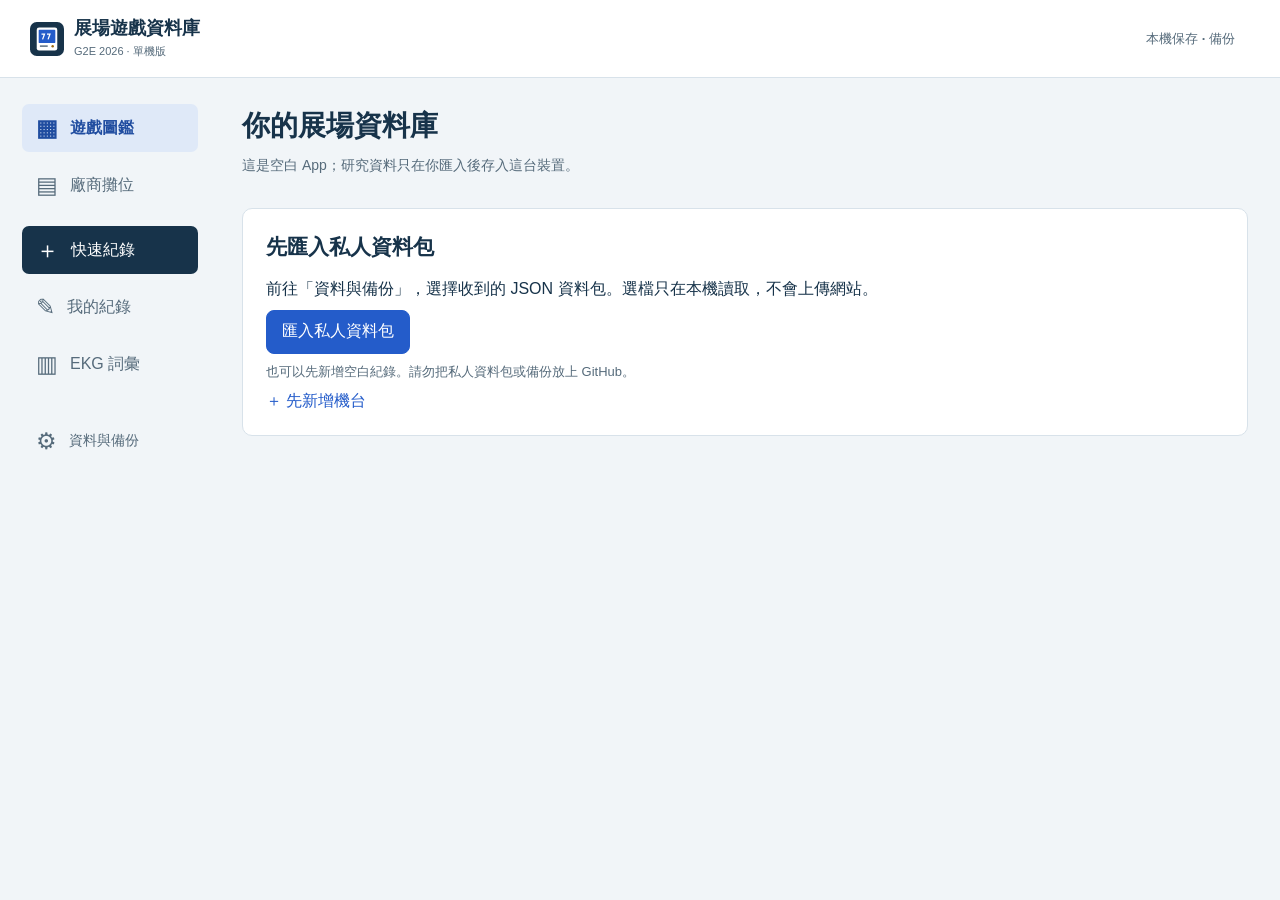
==== index.html @ eca7c72e "Publish empty offline-first app; private data imported locally" ====
<!doctype html>
<html lang="zh-Hant"><head><meta charset="utf-8"><meta name="viewport" content="width=device-width,initial-scale=1,viewport-fit=cover"><meta name="theme-color" content="#17334a"><meta name="apple-mobile-web-app-capable" content="yes"><meta name="apple-mobile-web-app-title" content="展場筆記"><link rel="manifest" href="manifest.webmanifest"><link rel="apple-touch-icon" href="apple-touch-icon.png"><link rel="icon" href="icon.svg"><link rel="stylesheet" href="styles.css"><title>展場遊戲資料庫</title></head>
<body><a class="skip" href="#main">跳到內容</a><header class="top"><a href="#catalog" class="brand"><img src="icon.svg" alt="" width="34" height="34"><span>展場遊戲資料庫<small>G2E 2026 · 單機版</small></span></a><button id="storageStatus" class="quiet" data-nav="settings">本機資料</button></header>
<nav class="nav" aria-label="主要導覽"><a href="#catalog" data-tab="catalog"><span>▦</span>遊戲圖鑑</a><a href="#vendors" data-tab="vendors"><span>▤</span>廠商攤位</a><a href="#new" data-tab="new" class="new"><span>＋</span>快速紀錄</a><a href="#notes" data-tab="notes"><span>✎</span>我的紀錄</a><a href="#glossary" data-tab="glossary"><span>▥</span>EKG 詞彙</a><a href="#settings" data-tab="settings" class="settingsLink"><span>⚙</span>資料與備份</a></nav>
<main id="main" tabindex="-1"><section class="loading"><h1>正在開啟資料庫</h1><p>首次使用請匯入私人資料包；資料只存此裝置。</p></section></main>
<div id="toast" role="status" aria-live="polite" hidden></div><dialog id="viewer" aria-label="圖片預覽"><div class="dialogbar"><span id="viewerCaption"></span><button id="closeViewer">關閉</button></div><img id="viewerImage" alt=""><a id="downloadImage" download>下載原始圖片</a></dialog>
<noscript>請啟用 JavaScript，才能使用本機資料庫與筆記功能。</noscript><script type="module" src="app.js"></script></body></html>
---- styles.css ----
:root{color-scheme:light;--ink:#17334a;--blue:#245cca;--paper:#fff;--bg:#f1f5f8;--line:#d8e2ea;--muted:#566b7b;--gold:#9a650d;--green:#226746;font-family:-apple-system,BlinkMacSystemFont,"PingFang TC","Microsoft JhengHei",sans-serif;color:var(--ink);background:var(--bg);font-size:16px}*{box-sizing:border-box}body{margin:0}button,input,textarea,select{font:inherit;color:inherit}a{color:var(--blue);text-decoration:none}button,a,input,select,textarea{-webkit-tap-highlight-color:transparent}button{cursor:pointer;min-height:44px;border:1px solid var(--line);background:#fff;border-radius:8px;padding:9px 15px;font-weight:550}button:hover{border-color:#7895b6;background:#edf3fb}button:disabled{opacity:.55;cursor:wait}button.primary,.primary{background:var(--blue);color:white;border-color:var(--blue)}button.danger{color:#a53333}button.quiet{background:transparent;border:0;color:var(--muted);font-size:13px}button.compact{min-height:36px;padding:6px 10px;font-size:13px}a:focus-visible,button:focus-visible,input:focus-visible,select:focus-visible,textarea:focus-visible,summary:focus-visible{outline:3px solid #b38225;outline-offset:3px}.skip{position:absolute;left:-9999px}.skip:focus{left:15px;top:15px;z-index:30;background:white;padding:12px}h1{font-size:28px;line-height:1.3;margin:0 0 10px}h2{font-size:21px;margin:0 0 12px;line-height:1.45}h3{font-size:17px;margin:0 0 8px}p{line-height:1.7;margin:8px 0}small,.muted{font-size:13px;color:var(--muted);line-height:1.6}.top{height:78px;padding:14px 30px;display:flex;align-items:center;justify-content:space-between;background:var(--paper);border-bottom:1px solid var(--line);position:sticky;top:0;z-index:5}.brand{display:flex;align-items:center;gap:10px;color:var(--ink);font-size:18px;font-weight:700}.brand small{display:block;font-size:11px;font-weight:400;margin-top:3px}.nav{position:fixed;top:104px;left:22px;width:176px;display:flex;flex-direction:column;gap:9px}.nav a{display:flex;align-items:center;gap:12px;min-height:48px;color:var(--muted);padding:10px 14px;border-radius:7px}.nav a span{font-size:23px;line-height:1}.nav a.active{background:#dfe9f8;color:#204da0;font-weight:700}.nav a.new{margin-top:8px;background:var(--ink);color:white}.nav a.settingsLink{margin-top:20px;font-size:14px}main{max-width:1420px;margin:0 auto 0 210px;padding:30px 32px 70px;min-height:80vh}.pagehead{display:flex;justify-content:space-between;align-items:start;gap:15px;margin-bottom:22px}.pagehead p{color:var(--muted);font-size:14px}.tools{padding:18px;background:white;border:1px solid var(--line);margin-bottom:20px;border-radius:10px}.search{position:relative}.search input{width:100%;padding:13px 14px;border:1px solid #b8cadd;border-radius:7px;background:#f9fbfd}.filters{display:flex;flex-wrap:wrap;gap:8px;margin-top:12px;align-items:center}.filters select{max-width:210px;min-height:40px;padding:7px 24px 7px 9px;border:1px solid var(--line);border-radius:6px;background:white;font-size:14px}.filters details{margin:0;border:0;padding:0}.resultbar{display:flex;justify-content:space-between;align-items:center;margin:14px 0;color:var(--muted);font-size:13px}.catalog{display:grid;grid-template-columns:repeat(auto-fill,minmax(220px,1fr));gap:20px}.game{background:#fff;border:1px solid var(--line);border-radius:10px;overflow:hidden;display:flex;flex-direction:column;min-width:0}.game .cover{height:210px;background:#e9eef3;display:flex;justify-content:center;align-items:center;position:relative;color:var(--muted)}.cover img{width:100%;height:100%;object-fit:contain;background:#edf1f5}.cover .nopic{font-size:15px;text-align:center;line-height:1.8}.cover .nopic span{display:block;font-size:32px;color:#8196a7}.photo-count{position:absolute;right:8px;bottom:8px;padding:3px 7px;background:#fffdf0ee;font-size:11px;border-radius:4px;color:#405568}.game-body{padding:14px;flex:1}.game h2{font-size:17px;margin:5px 0 9px;overflow-wrap:anywhere}.vendorline{font-size:12px;color:var(--muted)}.tags{display:flex;gap:5px;flex-wrap:wrap}.tag{font-size:12px;line-height:1.5;padding:3px 7px;background:#eef3f8;color:#415e77;border-radius:4px}.tag.gold{background:#fff3d8;color:#7b5206}.tag.green{background:#e4f3e9;color:#226746}.game-foot{border-top:1px solid #e9eef3;padding:8px 12px;display:flex;align-items:center;justify-content:space-between}.game-foot button{border:0;background:none;min-height:36px;padding:4px;font-size:13px}.empty{padding:42px 20px;border:1px dashed #b9cad7;border-radius:10px;text-align:center;background:#fff}.panel{background:white;border:1px solid var(--line);border-radius:10px;padding:23px;margin-bottom:20px}.notice{border-left:3px solid #a66b11;background:#fff6e2;padding:12px 15px;line-height:1.7;font-size:14px;margin:15px 0}.notice.good{border-left-color:var(--green);background:#eaf6ef}.notice.error{border-left-color:#af3030;background:#fff0ee}.actions{display:flex;flex-wrap:wrap;gap:9px;align-items:center}.back{display:inline-block;margin-bottom:18px;font-size:14px}.detail-title{max-width:900px}.detail-layout{display:grid;grid-template-columns:minmax(240px, .85fr) minmax(350px,1.3fr);gap:24px;align-items:start}.hero-image{width:100%;max-height:480px;object-fit:contain;background:#e9eef3;cursor:zoom-in;display:block}.gallery{display:grid;grid-template-columns:repeat(auto-fill,minmax(85px,1fr));gap:8px;margin-top:10px}.gallery button{padding:0;overflow:hidden;border-radius:5px}.gallery img{display:block;width:100%;height:95px;object-fit:contain;background:#edf1f5}.fields{display:grid;grid-template-columns:104px minmax(0,1fr);gap:16px 14px;margin:0}.fields dt{font-size:13px;color:var(--muted);padding-top:2px}.fields dd{margin:0;line-height:1.8;white-space:pre-line;overflow-wrap:anywhere}.fields .links{display:flex;flex-direction:column;gap:7px}.fields .links a{white-space:normal;overflow-wrap:anywhere;font-size:14px}.note{border-left:3px solid #d5e2f3;padding:8px 14px;margin:18px 0}.note p{white-space:pre-wrap}.edit-form{max-width:930px}.form-grid{display:grid;grid-template-columns:1fr 1fr;gap:20px}.form-field{display:flex;flex-direction:column;gap:7px;min-width:0}.form-field.wide{grid-column:1/-1}.form-field label{font-weight:650;font-size:14px}.form-field input,.form-field select,.form-field textarea,.note-form textarea,.note-form input,.note-form select{padding:12px;border:1px solid #b8c7d4;border-radius:6px;background:white;min-width:0;width:100%;font-size:16px}.form-field textarea{resize:vertical;min-height:100px;line-height:1.75}.form-field textarea.long{min-height:210px}.checkrow{display:flex;align-items:center;gap:8px;min-height:44px}.checkrow input{width:20px;height:20px}.tag-picks{display:flex;flex-wrap:wrap;gap:6px}.tag-picks button{font-size:12px;min-height:32px;padding:4px 8px;font-weight:400}.form-footer{position:sticky;bottom:0;padding:14px 0 calc(14px + env(safe-area-inset-bottom));background:var(--bg);border-top:1px solid var(--line);display:flex;align-items:center;gap:12px;z-index:3;margin-top:20px}.form-footer small{flex:1}.uploads{display:grid;grid-template-columns:repeat(auto-fill,minmax(155px,1fr));gap:12px}.upload{border:1px solid var(--line);padding:8px;border-radius:7px}.upload img{width:100%;height:130px;object-fit:contain}.upload input{width:100%;font-size:14px;padding:7px;border:1px solid var(--line);margin:6px 0}.upload p{font-size:11px;word-break:break-all;margin:0}.upload button{font-size:12px;min-height:32px;padding:4px 8px}.file-button{display:inline-flex;align-items:center;justify-content:center;min-height:44px;padding:10px 15px;border:1px solid #aebfd0;border-radius:7px;cursor:pointer;background:white;font-size:14px;font-weight:550}.file-button input{position:absolute;width:1px;height:1px;opacity:0}.file-button:focus-within{outline:3px solid #b38225}.note-form{display:grid;gap:12px}.vendor-list{display:grid;grid-template-columns:repeat(auto-fill,minmax(280px,1fr));gap:15px}.vendor-card{padding:20px;background:white;border:1px solid var(--line);border-radius:10px}.vendor-card header{display:flex;justify-content:space-between;gap:12px;align-items:start}.booth{font-size:22px;font-weight:700;color:var(--blue)}.vendor-card p{font-size:13px;color:var(--muted)}.vendor-card .actions{margin-top:14px}details{border-top:1px solid var(--line);padding-top:13px;margin-top:18px}summary{cursor:pointer;min-height:36px;font-size:14px;color:var(--blue)}.source{border-bottom:1px solid var(--line);padding:12px 0}.source p{font-size:13px;white-space:pre-line}.setting-grid{display:grid;grid-template-columns:1fr 1fr;gap:22px}.setting-grid .panel{margin:0}.progress{height:10px;background:#e1e9f1;border-radius:8px;overflow:hidden;margin:12px 0}.progress span{height:100%;display:block;width:0;background:var(--blue)}.timeline{display:flex;flex-direction:column;gap:12px}.timeline-item{background:white;border:1px solid var(--line);border-radius:8px;padding:18px}.timeline-item p{white-space:pre-wrap}.loading{padding:50px 0}#toast{position:fixed;bottom:25px;left:50%;transform:translateX(-50%);padding:12px 20px;background:var(--ink);color:white;max-width:90vw;border-radius:8px;box-shadow:0 5px 25px #17334a22;z-index:30;font-size:14px}dialog{border:0;border-radius:12px;max-width:94vw;width:1000px;max-height:94dvh;padding:14px}dialog::backdrop{background:#102a40c9}.dialogbar{display:flex;gap:12px;justify-content:space-between;align-items:center;font-size:13px;margin-bottom:10px}#viewerImage{width:100%;max-height:75dvh;object-fit:contain;display:block}#downloadImage{display:inline-block;padding:10px;font-size:14px}.save-error{color:#a32f25;font-size:14px}.hidden{display:none!important}[hidden]{display:none!important}
@media(min-width:1600px){main{margin-left:240px}}
@media(max-width:1000px){main{padding:25px 22px 90px;margin-left:175px}.nav{left:10px;width:150px}.nav a{font-size:14px;padding:10px}.detail-layout{grid-template-columns:1fr}.detail-layout>.panel{max-width:100%}.hero-image{max-height:420px}.setting-grid{grid-template-columns:1fr}}
@media(max-width:700px){.top{height:66px;padding:10px 16px;padding-top:max(10px,env(safe-area-inset-top))}.brand{font-size:16px}.brand img{width:30px;height:30px}.brand small{font-size:10px}.top button{padding:5px;min-height:44px}.nav{top:auto;bottom:0;left:0;width:100%;z-index:8;flex-direction:row;gap:0;justify-content:space-around;background:#fff;border-top:1px solid var(--line);padding:6px 8px calc(7px + env(safe-area-inset-bottom))}.nav a{padding:5px 2px;flex:1;flex-direction:column;gap:4px;font-size:11px;min-height:51px;border-radius:6px}.nav a span{font-size:22px}.nav a.new{margin:0;background:none;color:var(--blue)}.nav a.settingsLink{display:none}.nav a.active{background:#e9f0fb}.nav a.new.active{background:#e9f0fb}main{margin:0;padding:23px 16px calc(95px + env(safe-area-inset-bottom))}h1{font-size:25px}h2{font-size:20px}.pagehead{margin-bottom:18px}.pagehead p{font-size:13px}.pagehead .actions button{font-size:13px;padding:8px}.tools{padding:12px;margin-bottom:12px}.filters{gap:6px}.filters select{font-size:13px;max-width:46%;padding-right:18px}.catalog{grid-template-columns:repeat(2,minmax(0,1fr));gap:12px}.game .cover{height:175px}.game-body{padding:11px}.game h2{font-size:15px;line-height:1.5;margin:5px 0 10px}.vendorline{font-size:11px}.tag{font-size:10px;padding:2px 5px}.game-foot{padding:5px 8px}.game-foot button{font-size:12px;min-height:38px}.panel{padding:17px;margin-bottom:16px}.detail-layout{display:block}.hero-image{max-height:390px}.fields{grid-template-columns:75px minmax(0,1fr);gap:14px 10px}.fields dd{font-size:15px}.fields dt{font-size:12px}.form-grid{grid-template-columns:1fr;gap:18px}.form-field.wide{grid-column:auto}.form-footer{bottom:calc(64px + env(safe-area-inset-bottom));padding:12px 0;background:var(--bg)}.form-footer small{font-size:11px}.uploads{grid-template-columns:repeat(2,minmax(0,1fr))}.vendor-list{grid-template-columns:1fr}.setting-grid{display:block}.setting-grid .panel{margin-bottom:16px}.notice{font-size:13px}#toast{bottom:calc(88px + env(safe-area-inset-bottom))}.actions{gap:7px}dialog{max-width:100vw;width:100%;padding:12px}.empty{padding:35px 15px}}
@media(prefers-reduced-motion:reduce){*{scroll-behavior:auto!important}}
.vendor-badge{display:inline-block;background:hsl(var(--vendor-hue) 62% 91%);color:hsl(var(--vendor-hue) 55% 24%);border:1px solid hsl(var(--vendor-hue) 45% 70%);border-radius:5px;padding:4px 8px;font-weight:700;line-height:1.45}
.vendorline{display:flex;flex-wrap:wrap;align-items:center;gap:6px}
.game-foot{flex-wrap:wrap;gap:6px}.game-foot button{border:1px solid var(--line);padding:7px 9px;min-height:44px}
button[data-action="seen"][aria-pressed="true"]{background:#226746;color:#fff;border-color:#226746}
button[data-action="star"][aria-pressed="true"]{background:#805400;color:#fff;border-color:#805400}
.source-photo{margin:0}.photo-origin{display:inline-block;background:#e7eefb;color:#214e8a;border-radius:4px;padding:4px 7px;font-size:12px;line-height:1.5;font-weight:600}.photo-origin.own{background:#e2f4e8;color:#1c6039}
.source-photo figcaption{margin:7px 0}.gallery{grid-template-columns:repeat(auto-fill,minmax(125px,1fr))}.gallery .photo-origin{margin:4px;font-size:11px}
@media(max-width:700px){.game-foot button{flex:1 1 40%;font-size:12px}.game-foot button[data-action="edit"]{flex-basis:100%}.pagehead{flex-wrap:wrap}.tag-picks button{min-height:44px}.vendor-card .vendor-badge{font-size:19px}}
.ekg-tag{cursor:pointer;min-height:44px;text-align:left;font-weight:600;text-decoration:underline;text-underline-offset:3px}
.legacy-tags{margin-top:12px;padding:12px;background:#fff7e8;border-left:3px solid #9a650d;font-size:13px;white-space:normal}
.ekg-picker{max-height:420px;overflow:auto;border:1px solid var(--line);border-radius:8px;padding:8px}
.ekg-choice{display:grid;grid-template-columns:1fr auto;gap:8px;margin-bottom:7px}.ekg-choice button{text-align:left}.ekg-choice small{display:block}
.ekg-choice button[aria-pressed=true],#ekg-selected button{background:#e3f2e9;border-color:#226746;color:#194f34}
.ekg-entry{max-width:950px}.ekg-entry [lang=en]{color:#405568}#term-dialog{max-width:700px}#term-dialog form{display:flex;justify-content:flex-end}
/* iPhone safe areas and short/keyboard viewport handling */
html{scroll-padding-top:90px;scroll-padding-bottom:160px}
input,textarea,select{scroll-margin-top:90px;scroll-margin-bottom:160px}
.ekg-entry,.pagehead,dialog{overflow-wrap:anywhere}
.install-state{padding:12px;background:#edf3fb;border-radius:6px}
@media(max-width:700px){
 .top{height:auto;min-height:66px;padding:10px max(16px,env(safe-area-inset-right)) 10px max(16px,env(safe-area-inset-left));padding-top:max(10px,env(safe-area-inset-top))}
 main{padding-left:max(16px,env(safe-area-inset-left));padding-right:max(16px,env(safe-area-inset-right))}
 .nav{padding-left:max(8px,env(safe-area-inset-left));padding-right:max(8px,env(safe-area-inset-right))}
 .form-footer{flex-wrap:wrap}.form-footer small{flex-basis:100%}.form-footer button{flex:1}
 .ekg-choice{grid-template-columns:minmax(0,1fr) auto}.ekg-choice button{overflow-wrap:anywhere}
 #term-dialog{max-height:calc(100dvh - 32px);padding-bottom:max(16px,env(safe-area-inset-bottom))}
 #term-dialog>.actions{position:sticky;top:0;background:white;padding:5px 0;z-index:1;justify-content:flex-end}
}
@media(max-width:360px){.catalog{grid-template-columns:1fr}.brand{font-size:14px}.top button{font-size:12px}}
@media(max-width:700px) and (max-height:500px){.form-footer{position:static}.nav{position:static}.top{position:static}}
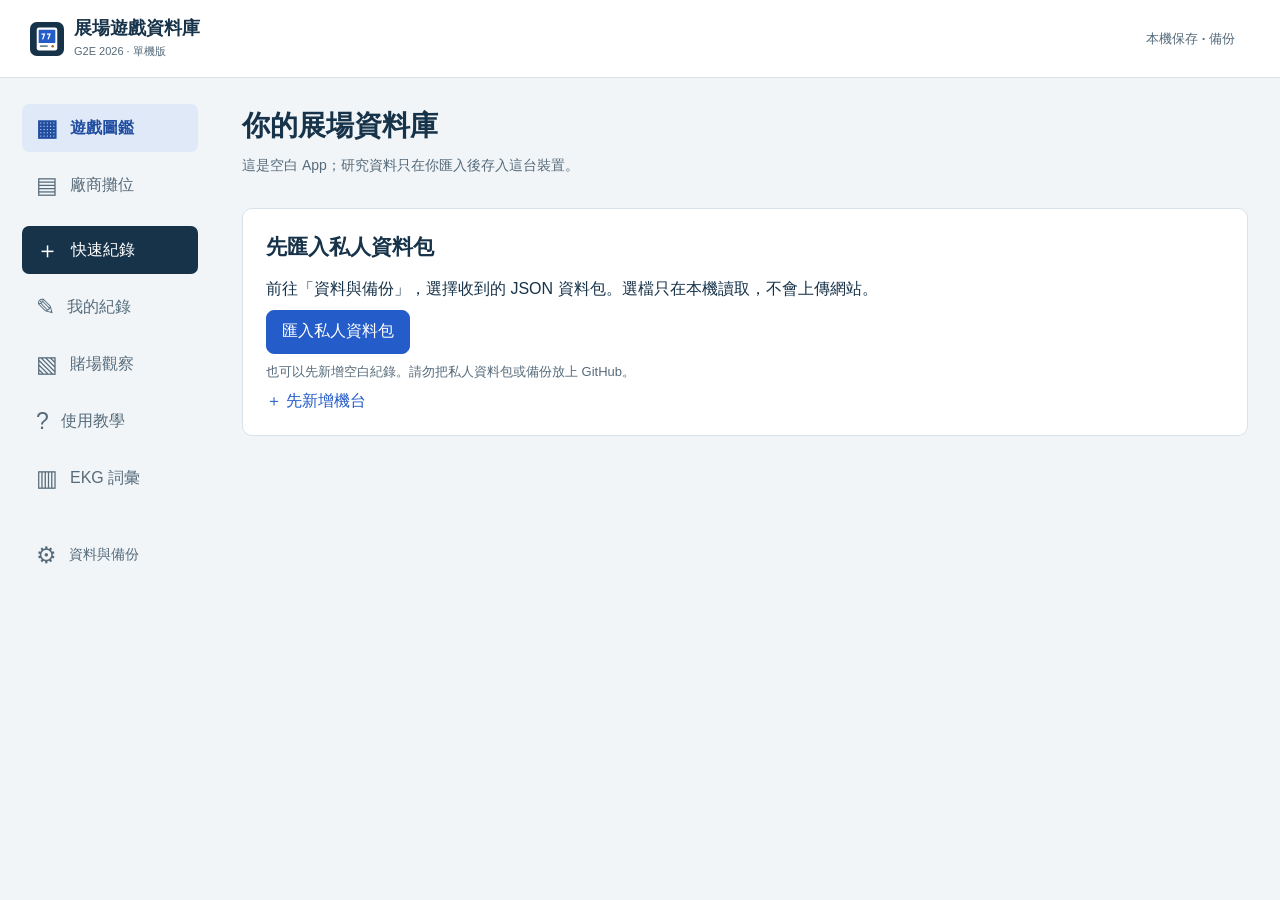
==== commit be82b9d7: "Add casino observations, photo backups and offline user guide v2.1" ====
--- a/index.html
+++ b/index.html
@@ -1,7 +1,7 @@
 <!doctype html>
 <html lang="zh-Hant"><head><meta charset="utf-8"><meta name="viewport" content="width=device-width,initial-scale=1,viewport-fit=cover"><meta name="theme-color" content="#17334a"><meta name="apple-mobile-web-app-capable" content="yes"><meta name="apple-mobile-web-app-title" content="展場筆記"><link rel="manifest" href="manifest.webmanifest"><link rel="apple-touch-icon" href="apple-touch-icon.png"><link rel="icon" href="icon.svg"><link rel="stylesheet" href="styles.css"><title>展場遊戲資料庫</title></head>
 <body><a class="skip" href="#main">跳到內容</a><header class="top"><a href="#catalog" class="brand"><img src="icon.svg" alt="" width="34" height="34"><span>展場遊戲資料庫<small>G2E 2026 · 單機版</small></span></a><button id="storageStatus" class="quiet" data-nav="settings">本機資料</button></header>
-<nav class="nav" aria-label="主要導覽"><a href="#catalog" data-tab="catalog"><span>▦</span>遊戲圖鑑</a><a href="#vendors" data-tab="vendors"><span>▤</span>廠商攤位</a><a href="#new" data-tab="new" class="new"><span>＋</span>快速紀錄</a><a href="#notes" data-tab="notes"><span>✎</span>我的紀錄</a><a href="#glossary" data-tab="glossary"><span>▥</span>EKG 詞彙</a><a href="#settings" data-tab="settings" class="settingsLink"><span>⚙</span>資料與備份</a></nav>
+<nav class="nav" aria-label="主要導覽"><a href="#catalog" data-tab="catalog"><span>▦</span>遊戲圖鑑</a><a href="#vendors" data-tab="vendors"><span>▤</span>廠商攤位</a><a href="#new" data-tab="new" class="new"><span>＋</span>快速紀錄</a><a href="#notes" data-tab="notes"><span>✎</span>我的紀錄</a><a href="#casinos" data-tab="casinos"><span>▧</span>賭場觀察</a><a href="#help" data-tab="help" class="helpLink"><span>?</span>使用教學</a><a href="#glossary" data-tab="glossary"><span>▥</span>EKG 詞彙</a><a href="#settings" data-tab="settings" class="settingsLink"><span>⚙</span>資料與備份</a></nav>
 <main id="main" tabindex="-1"><section class="loading"><h1>正在開啟資料庫</h1><p>首次使用請匯入私人資料包；資料只存此裝置。</p></section></main>
 <div id="toast" role="status" aria-live="polite" hidden></div><dialog id="viewer" aria-label="圖片預覽"><div class="dialogbar"><span id="viewerCaption"></span><button id="closeViewer">關閉</button></div><img id="viewerImage" alt=""><a id="downloadImage" download>下載原始圖片</a></dialog>
 <noscript>請啟用 JavaScript，才能使用本機資料庫與筆記功能。</noscript><script type="module" src="app.js"></script></body></html>
--- a/styles.css
+++ b/styles.css
@@ -33,3 +33,7 @@
 }
 @media(max-width:360px){.catalog{grid-template-columns:1fr}.brand{font-size:14px}.top button{font-size:12px}}
 @media(max-width:700px) and (max-height:500px){.form-footer{position:static}.nav{position:static}.top{position:static}}
+
+/* Casino notebook: same field-work palette, six reachable mobile tabs. */
+.casino-copy{white-space:pre-wrap;overflow-wrap:anywhere}.help-content{max-width:850px}.help-content li{line-height:1.85;margin:8px 0}.casino-actions{margin:12px 0}.file-button.primary{background:var(--blue);color:#fff;border-color:var(--blue)}
+@media(max-width:700px){.nav a.helpLink{display:none}.nav a{min-width:0;font-size:10px}.nav a span{font-size:21px}.casino-copy{font-size:16px}}
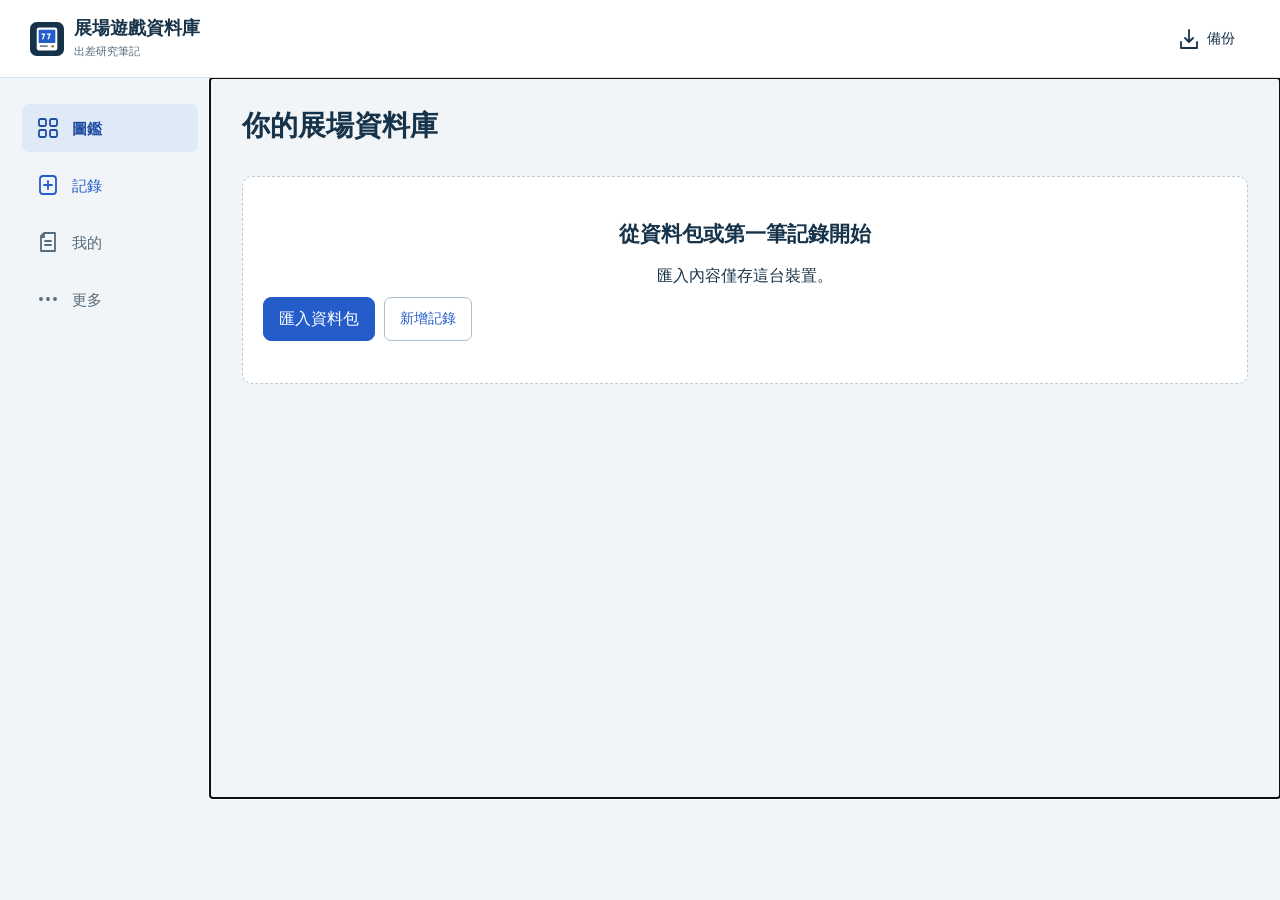
==== commit d4c32e81: "Simplify mobile navigation and draft management v2.3" ====
--- a/index.html
+++ b/index.html
@@ -1,7 +1,7 @@
 <!doctype html>
 <html lang="zh-Hant"><head><meta charset="utf-8"><meta name="viewport" content="width=device-width,initial-scale=1,viewport-fit=cover"><meta name="theme-color" content="#17334a"><meta name="apple-mobile-web-app-capable" content="yes"><meta name="apple-mobile-web-app-title" content="展場筆記"><link rel="manifest" href="manifest.webmanifest"><link rel="apple-touch-icon" href="apple-touch-icon.png"><link rel="icon" href="icon.svg"><link rel="stylesheet" href="styles.css"><title>展場遊戲資料庫</title></head>
-<body><a class="skip" href="#main">跳到內容</a><header class="top"><a href="#catalog" class="brand"><img src="icon.svg" alt="" width="34" height="34"><span>展場遊戲資料庫<small>G2E 2026 · 單機版</small></span></a><button id="storageStatus" class="quiet" data-nav="settings">本機資料</button></header>
-<nav class="nav" aria-label="主要導覽"><a href="#catalog" data-tab="catalog"><span>▦</span>遊戲圖鑑</a><a href="#vendors" data-tab="vendors"><span>▤</span>廠商攤位</a><a href="#new" data-tab="new" class="new"><span>＋</span>快速紀錄</a><a href="#notes" data-tab="notes"><span>✎</span>我的紀錄</a><a href="#casinos" data-tab="casinos"><span>▧</span>賭場觀察</a><a href="#help" data-tab="help" class="helpLink"><span>?</span>使用教學</a><a href="#glossary" data-tab="glossary"><span>▥</span>EKG 詞彙</a><a href="#settings" data-tab="settings" class="settingsLink"><span>⚙</span>資料與備份</a></nav>
+<body><a class="skip" href="#main">跳到內容</a><header class="top"><a href="#catalog" class="brand"><img src="icon.svg" alt="" width="34" height="34"><span>展場遊戲資料庫<small>出差研究筆記</small></span></a><button id="storageStatus" class="quiet" data-nav="settings">本機資料</button></header>
+<nav class="nav" aria-label="主要導覽"></nav>
 <main id="main" tabindex="-1"><section class="loading"><h1>正在開啟資料庫</h1><p>首次使用請匯入私人資料包；資料只存此裝置。</p></section></main>
 <div id="toast" role="status" aria-live="polite" hidden></div><dialog id="viewer" aria-label="圖片預覽"><div class="dialogbar"><span id="viewerCaption"></span><button id="closeViewer">關閉</button></div><img id="viewerImage" alt=""><a id="downloadImage" download>下載原始圖片</a></dialog>
 <noscript>請啟用 JavaScript，才能使用本機資料庫與筆記功能。</noscript><script type="module" src="app.js"></script></body></html>
--- a/styles.css
+++ b/styles.css
@@ -37,3 +37,12 @@
 /* Casino notebook: same field-work palette, six reachable mobile tabs. */
 .casino-copy{white-space:pre-wrap;overflow-wrap:anywhere}.help-content{max-width:850px}.help-content li{line-height:1.85;margin:8px 0}.casino-actions{margin:12px 0}.file-button.primary{background:var(--blue);color:#fff;border-color:var(--blue)}
 @media(max-width:700px){.nav a.helpLink{display:none}.nav a{min-width:0;font-size:10px}.nav a span{font-size:21px}.casino-copy{font-size:16px}}
+
+.quick-mode .quick-extra{display:none}.context-tools{font-size:13px}.context-tools button{font-size:13px;margin:4px 5px 4px 0}#quick-toggle{margin:0 0 16px}.audio-item{padding:12px 0;border-top:1px solid var(--line)}.audio-item audio{width:100%;margin:8px 0}.audio-item p{overflow-wrap:anywhere}#audio-status{font-weight:600}#audio-panel{scroll-margin-bottom:180px}#audio-panel input[type=file]{max-width:100%}@media(max-width:700px){#casino-results .catalog{grid-template-columns:1fr}}
+
+/* v2.3: compact field notebook navigation */
+.ui-icon{width:24px;height:24px;flex:none;vertical-align:middle}.nav a .nav-label{font-size:15px;line-height:1.4}.nav a{gap:12px}.nav a[data-tab=capture]{color:var(--blue)}#storageStatus{display:flex;gap:6px;align-items:center;color:var(--ink);font-size:14px}
+.menu-list,.capture-options,.manage-list{background:var(--paper);border:1px solid var(--line);border-radius:12px;overflow:hidden;max-width:850px}.menu-row{display:flex;align-items:center;gap:16px;padding:20px;color:var(--ink);min-height:72px;border-bottom:1px solid var(--line)}.menu-row:last-child{border:0}.menu-row>span{flex:1;min-width:0}.menu-row strong{display:block;font-size:17px}.menu-row small{display:block;margin-top:4px}.menu-row>.ui-icon:last-child{width:18px;color:var(--muted)}.capture-options .menu-row{min-height:110px}.capture-options>.menu-row:first-child>.ui-icon:first-child{color:var(--blue)}.menu-row:hover,.menu-row:active{background:#edf3fb}.current-place{margin:20px 0 8px}.text-action{display:inline-flex;min-height:44px;align-items:center}
+.subnav{display:flex;gap:8px;margin:0 0 24px;border-bottom:1px solid var(--line)}.subnav a{flex:1;min-height:48px;display:flex;justify-content:center;align-items:center;color:var(--muted);border-bottom:3px solid transparent;font-size:15px}.subnav a[aria-current=page]{color:var(--blue);border-bottom-color:var(--blue);font-weight:700}.draft-banner{display:flex;align-items:center;gap:10px;padding:14px 16px;background:#e9f0fb;border-radius:8px;min-height:52px;margin-bottom:20px}.draft-banner>.ui-icon:last-child{margin-left:auto;width:18px}.list-heading{display:flex;align-items:baseline;justify-content:space-between;max-width:850px;margin-bottom:8px}.list-heading span{color:var(--muted);font-size:14px}.manage-row{display:flex;gap:16px;align-items:center;justify-content:space-between;padding:16px;border-bottom:1px solid var(--line)}.manage-row:last-child{border:0}.manage-row>div:first-child{min-width:0;overflow-wrap:anywhere}.manage-row h3{margin:0 0 4px}.manage-row .actions{flex-shrink:0}.danger{color:#a53333!important}.section-actions{margin:16px 0}button:active,.file-button:active{background:#e2eaf5}button.primary:active{background:#17479e}p:empty{display:none}.pagehead p:empty{display:none}.quick-mode textarea.long{min-height:130px}
+@media(max-width:700px){.nav{gap:8px;padding-top:8px}.nav a{font-size:12px;min-height:52px;gap:4px}.nav a .nav-label{font-size:12px}.nav a .ui-icon{width:24px;height:24px}.nav a.active{background:#e9f0fb;color:var(--blue)}.brand small{display:none}.brand{font-size:15px}.brand img{width:28px;height:28px}.top{min-height:60px}.manage-row{flex-wrap:wrap;gap:12px}.manage-row .actions{width:100%;justify-content:flex-end;gap:8px}.manage-row button,.manage-row .file-button{min-height:44px}.menu-row{padding:18px 16px}.form-footer{bottom:calc(70px + env(safe-area-inset-bottom))}.form-footer small{flex-basis:100%}.subnav{gap:4px}.panel{padding:16px}.pagehead{margin-bottom:16px}main{padding-top:20px}.context-tools p{margin:4px 0}.context-tools button{min-height:44px}.nav{padding-bottom:calc(8px + env(safe-area-inset-bottom))}}
+@media(max-width:700px) and (max-height:500px){.form-footer{position:static}.nav{position:static}}
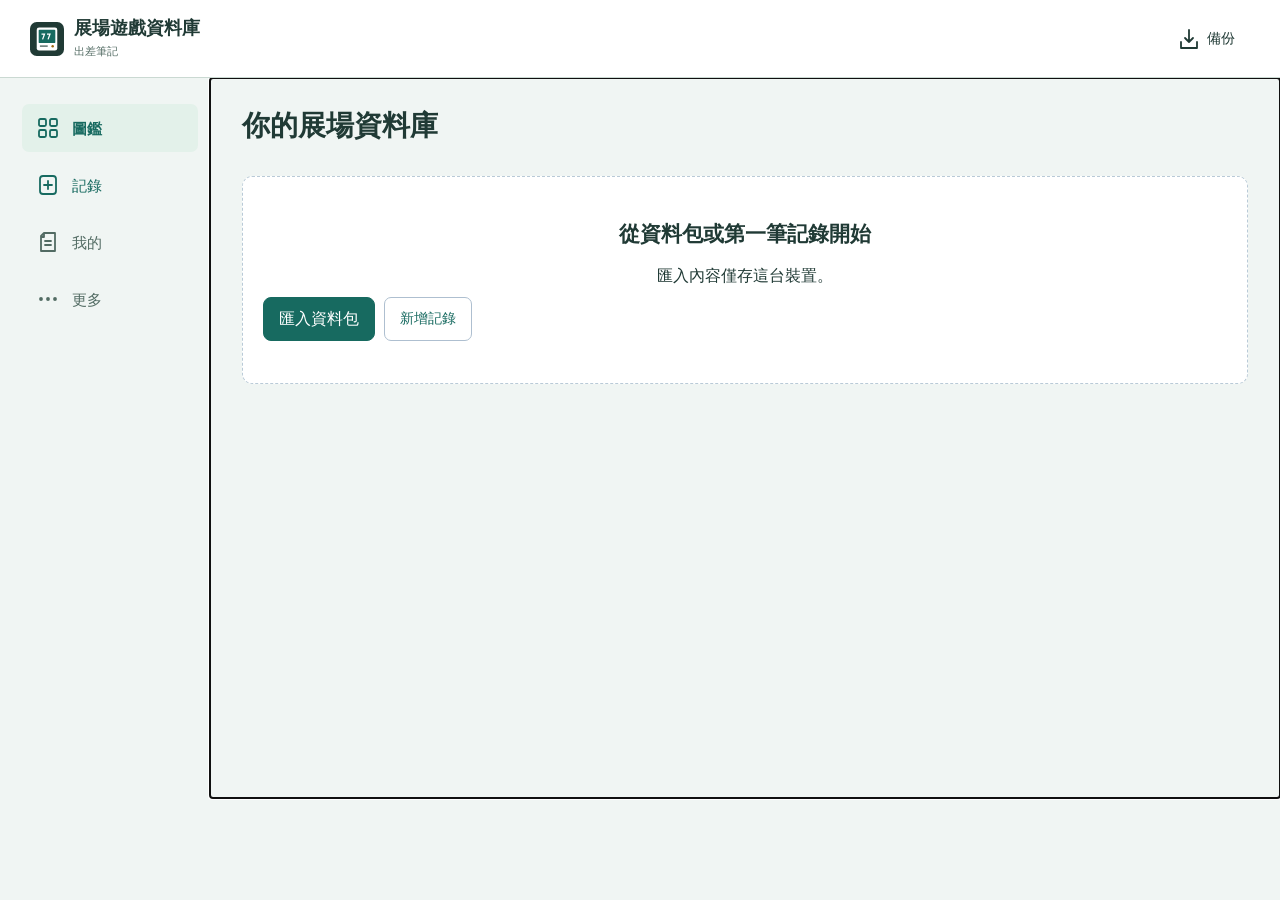
==== commit 155ed8ca: "Release v2.4.0: grouped mobile catalog and green UI Vendor groups with fast-scan rows, full filters," ====
--- a/index.html
+++ b/index.html
@@ -1,6 +1,6 @@
 <!doctype html>
-<html lang="zh-Hant"><head><meta charset="utf-8"><meta name="viewport" content="width=device-width,initial-scale=1,viewport-fit=cover"><meta name="theme-color" content="#17334a"><meta name="apple-mobile-web-app-capable" content="yes"><meta name="apple-mobile-web-app-title" content="展場筆記"><link rel="manifest" href="manifest.webmanifest"><link rel="apple-touch-icon" href="apple-touch-icon.png"><link rel="icon" href="icon.svg"><link rel="stylesheet" href="styles.css"><title>展場遊戲資料庫</title></head>
-<body><a class="skip" href="#main">跳到內容</a><header class="top"><a href="#catalog" class="brand"><img src="icon.svg" alt="" width="34" height="34"><span>展場遊戲資料庫<small>出差研究筆記</small></span></a><button id="storageStatus" class="quiet" data-nav="settings">本機資料</button></header>
+<html lang="zh-Hant"><head><meta charset="utf-8"><meta name="viewport" content="width=device-width,initial-scale=1,viewport-fit=cover"><meta name="theme-color" content="#176a60"><meta name="apple-mobile-web-app-capable" content="yes"><meta name="apple-mobile-web-app-title" content="展場筆記"><link rel="manifest" href="manifest.webmanifest"><link rel="apple-touch-icon" href="apple-touch-icon.png"><link rel="icon" href="icon.svg"><link rel="stylesheet" href="styles.css"><title>展場遊戲資料庫</title></head>
+<body><a class="skip" href="#main">跳到內容</a><header class="top"><a href="#catalog" class="brand"><img src="icon.svg" alt="" width="34" height="34"><span>展場遊戲資料庫<small>出差筆記</small></span></a><button id="storageStatus" class="quiet" data-nav="settings">本機資料</button></header>
 <nav class="nav" aria-label="主要導覽"></nav>
 <main id="main" tabindex="-1"><section class="loading"><h1>正在開啟資料庫</h1><p>首次使用請匯入私人資料包；資料只存此裝置。</p></section></main>
 <div id="toast" role="status" aria-live="polite" hidden></div><dialog id="viewer" aria-label="圖片預覽"><div class="dialogbar"><span id="viewerCaption"></span><button id="closeViewer">關閉</button></div><img id="viewerImage" alt=""><a id="downloadImage" download>下載原始圖片</a></dialog>
--- a/styles.css
+++ b/styles.css
@@ -46,3 +46,53 @@
 .subnav{display:flex;gap:8px;margin:0 0 24px;border-bottom:1px solid var(--line)}.subnav a{flex:1;min-height:48px;display:flex;justify-content:center;align-items:center;color:var(--muted);border-bottom:3px solid transparent;font-size:15px}.subnav a[aria-current=page]{color:var(--blue);border-bottom-color:var(--blue);font-weight:700}.draft-banner{display:flex;align-items:center;gap:10px;padding:14px 16px;background:#e9f0fb;border-radius:8px;min-height:52px;margin-bottom:20px}.draft-banner>.ui-icon:last-child{margin-left:auto;width:18px}.list-heading{display:flex;align-items:baseline;justify-content:space-between;max-width:850px;margin-bottom:8px}.list-heading span{color:var(--muted);font-size:14px}.manage-row{display:flex;gap:16px;align-items:center;justify-content:space-between;padding:16px;border-bottom:1px solid var(--line)}.manage-row:last-child{border:0}.manage-row>div:first-child{min-width:0;overflow-wrap:anywhere}.manage-row h3{margin:0 0 4px}.manage-row .actions{flex-shrink:0}.danger{color:#a53333!important}.section-actions{margin:16px 0}button:active,.file-button:active{background:#e2eaf5}button.primary:active{background:#17479e}p:empty{display:none}.pagehead p:empty{display:none}.quick-mode textarea.long{min-height:130px}
 @media(max-width:700px){.nav{gap:8px;padding-top:8px}.nav a{font-size:12px;min-height:52px;gap:4px}.nav a .nav-label{font-size:12px}.nav a .ui-icon{width:24px;height:24px}.nav a.active{background:#e9f0fb;color:var(--blue)}.brand small{display:none}.brand{font-size:15px}.brand img{width:28px;height:28px}.top{min-height:60px}.manage-row{flex-wrap:wrap;gap:12px}.manage-row .actions{width:100%;justify-content:flex-end;gap:8px}.manage-row button,.manage-row .file-button{min-height:44px}.menu-row{padding:18px 16px}.form-footer{bottom:calc(70px + env(safe-area-inset-bottom))}.form-footer small{flex-basis:100%}.subnav{gap:4px}.panel{padding:16px}.pagehead{margin-bottom:16px}main{padding-top:20px}.context-tools p{margin:4px 0}.context-tools button{min-height:44px}.nav{padding-bottom:calc(8px + env(safe-area-inset-bottom))}}
 @media(max-width:700px) and (max-height:500px){.form-footer{position:static}.nav{position:static}}
+
+/* v2.4 preview: approved B palette. Vendor / warning / photo provenance colors stay semantic. */
+:root{--ink:#203a35;--blue:#176a60;--paper:#fff;--bg:#f0f5f3;--line:#cad9d2;--muted:#526b63;--tint:#e3f1ea;--control:#718a80;--pressed:#10564e}
+button:hover,button:active,.file-button:active,.menu-row:hover,.menu-row:active{background:var(--tint);border-color:var(--control)}
+button.primary:hover,button.primary:active,.file-button.primary:active{background:var(--pressed);color:white}
+.nav a.active,.nav a.new.active,.draft-banner,.install-state{background:var(--tint);color:var(--blue)}
+.search input{background:var(--paper);border-color:var(--control);min-height:48px;font-size:16px}
+.form-field input,.form-field select,.form-field textarea,.note-form textarea,.note-form input,.note-form select,.filters select{border-color:var(--control);border-radius:9px}
+.filters select{min-height:44px}.filters summary{min-height:44px;display:flex;align-items:center}
+.tag:not(.gold):not(.green){background:var(--tint);color:var(--blue)}
+.game{border-radius:14px}.game h2 a{color:var(--ink)}.game h2{font-size:19px;line-height:1.45;margin:10px 0}
+.game .cover,.cover img,.hero-image,.gallery img{background:#e8eeeb}.game-foot{border-color:var(--line);gap:8px;padding:12px}
+.game-foot button{min-height:44px;border-radius:8px}.game-foot button[data-action=edit]{border:0;color:var(--blue)}
+.game-body{padding:16px}.game-place{font-size:13px;margin:0 0 10px;color:var(--muted)}
+.game .tags{gap:8px}.game .tag{font-size:12px}.game .ekg-tag{font-size:13px;padding:8px;min-height:44px}
+.photo-count{font-size:12px;background:#ffffffed;color:var(--ink)}
+.panel{border-radius:12px}.panel h2{font-size:19px}.note{border-color:var(--line)}
+.form-field label{font-size:15px}.form-grid{gap:20px}.checkrow input{accent-color:var(--blue)}
+.form-footer small{color:var(--blue);font-weight:600}.form-footer button{min-height:48px}
+.form-footer{box-shadow:0 -8px 16px var(--bg)}
+#quick-toggle{display:flex;align-items:center;justify-content:space-between;width:100%;margin:0 0 16px;min-height:48px;color:var(--blue);background:var(--paper)}
+.editor-basic .form-grid{align-items:start}.editor-notes textarea.long{min-height:130px}
+.context-tools{margin-top:4px}.context-tools button{padding:5px 8px}.context-tools details{margin-top:0;padding-top:0;border:0}
+.context-tools summary{min-height:44px;display:flex;align-items:center}
+.capture-options .menu-row{min-height:94px}.menu-row>.ui-icon:first-child{color:var(--blue)}
+.notice{border-radius:0 8px 8px 0}.ekg-entry [lang=en]{color:var(--muted)}
+button.compact,summary,.upload button{min-height:44px}
+.back{min-height:44px;display:inline-flex;align-items:center;margin-bottom:8px}
+@media(max-width:700px){
+ .catalog{grid-template-columns:1fr;gap:16px}.game .cover{height:200px}.game-body{padding:16px}.game h2{font-size:20px}
+ .game-foot{display:grid;grid-template-columns:1fr 1fr}.game-foot button[data-action=edit]{grid-column:1/-1}
+ .vendorline{font-size:13px}.nav a.active,.nav a.new.active{background:var(--tint);color:var(--blue)}
+ .nav a{border-radius:10px}.nav a.active{box-shadow:inset 0 3px var(--blue)}
+ .filters select{max-width:100%;flex:1 1 42%;font-size:16px}.filters{gap:8px}
+ .pagehead h1{font-size:26px}.top #storageStatus{font-size:14px;color:var(--blue)}
+ .form-footer{gap:8px}.form-footer small{font-size:13px}.form-footer button{font-size:15px}
+ .tag{font-size:12px}.uploads{grid-template-columns:1fr 1fr}.upload input{font-size:16px}
+}
+
+/* Approved feedback: neon yellow priority and stable app identity. */
+button[data-action="star"][aria-pressed="true"]{background:#f4ff47;color:#303600;border-color:#788200;box-shadow:0 0 9px #edff4733;font-weight:700}
+button[data-action="star"][aria-pressed="true"]:hover,button[data-action="star"][aria-pressed="true"]:active{background:#e6f238;color:#303600}
+@media(max-width:700px){.brand small{display:block;font-size:11px;margin-top:2px}.brand{font-size:15px}}
+
+/* Approved A: quiet pale yellow; no neon glow. */
+/* v2.4: grouped, fast-scan catalog. Scoped to machine list, not casino cards. */
+.catalog-tools .search{margin:0}.catalog-quick{display:flex;gap:8px;align-items:center;margin:12px 0}.catalog-quick button{font-size:14px;padding:8px 12px;min-height:44px}.catalog-quick button[aria-pressed=true]{background:var(--tint);color:var(--blue);border-color:var(--blue)}.catalog-quick .filter-toggle{margin-left:auto;display:flex;align-items:center;gap:5px}.catalog-filters{background:var(--tint);border-radius:12px;padding:16px;margin-bottom:12px}.catalog-filters[hidden]{display:none}.catalog-filter-grid{display:grid;grid-template-columns:repeat(3,minmax(0,1fr));gap:12px}.catalog-filter-grid label{color:var(--muted);font-size:14px}.catalog-filter-grid select{display:block;width:100%;margin-top:4px;min-height:44px}.filter-footer{display:flex;justify-content:space-between;margin-top:16px}.active-filters{display:flex;flex-wrap:wrap;gap:6px}.filter-chip{font-size:12px;min-height:44px;padding:6px 9px;background:var(--tint);color:var(--blue)}.catalog-results{font-size:13px;gap:8px}.catalog-export{margin-top:20px;text-align:right}.grouped-catalog{background:white;padding:0 20px;border-radius:12px}.vendor-group{margin:0;padding:0;border:0}.vendor-group>summary{display:flex;justify-content:space-between;align-items:center;gap:12px;min-height:60px;border-bottom:1px solid var(--line);list-style:none;padding:10px 0}.vendor-group>summary::-webkit-details-marker{display:none}.vendor-group>summary>span{display:flex;align-items:center;gap:10px;flex-wrap:wrap}.vendor-group>summary small{font-size:12px;font-weight:400;color:var(--muted)}.vendor-group>summary>.ui-icon{transform:rotate(90deg);flex-shrink:0}.vendor-group[open]>summary>.ui-icon{transform:rotate(-90deg)}.field-game{display:grid;grid-template-columns:104px minmax(0,1fr) auto;gap:0 18px;padding:18px 0;border-bottom:1px solid var(--line)}.field-cover{display:flex;flex-direction:column;align-self:start;text-decoration:none;background:#e9efec;border-radius:8px;overflow:hidden}.field-cover img{width:100%;height:124px;object-fit:contain;display:block}.field-origin{font-size:11px;text-align:center;padding:3px;color:var(--muted);background:#f2f6f4}.field-cover .no-image{display:grid;place-content:center;height:112px;color:var(--muted);font-size:13px}.field-body{min-width:0}.field-body h2{font-size:19px;line-height:1.4;overflow-wrap:anywhere;margin:0 0 8px}.field-body h2 a{color:var(--ink);text-decoration:none}.field-body h2 a:hover{text-decoration:underline}.field-body>p{font-size:13px;color:var(--muted);margin:0 0 8px}.field-body .tags{gap:6px}.field-body .ekg-tag{min-height:44px;font-size:12px;max-width:100%;white-space:normal}.field-actions{display:flex;flex-direction:column;gap:6px;align-self:center}.field-actions button{font-size:14px;min-height:44px;min-width:108px}.field-actions .write-note{display:flex;align-items:center;justify-content:center;gap:5px;color:var(--blue)}.field-actions .ui-icon{width:17px;height:17px}.field-actions button[data-action=seen][aria-pressed=true]{color:var(--blue);background:var(--tint);border-color:var(--blue)}
+@media(max-width:700px){.catalog-filter-grid{grid-template-columns:repeat(2,minmax(0,1fr))}.grouped-catalog{padding:0 14px}.field-game{grid-template-columns:94px minmax(0,1fr);gap:0 12px}.field-cover img{height:112px}.field-body h2{font-size:18px}.field-actions{grid-column:1/-1;display:flex;flex-direction:row;margin-top:12px;gap:8px}.field-actions button{min-width:0;flex:1;padding:8px}.catalog-quick{gap:6px}.catalog-quick button{padding:8px 10px}.catalog-results{align-items:center}.catalog-results button{font-size:12px;padding:6px}.vendor-group>summary>span{gap:6px}}
+button[data-action="star"][aria-pressed="true"]{background:#fff1b8;color:#66500d;border-color:#b8a261;box-shadow:none}
+button[data-action="star"][aria-pressed="true"]:hover,button[data-action="star"][aria-pressed="true"]:active{background:#f5e5a5;color:#66500d}
